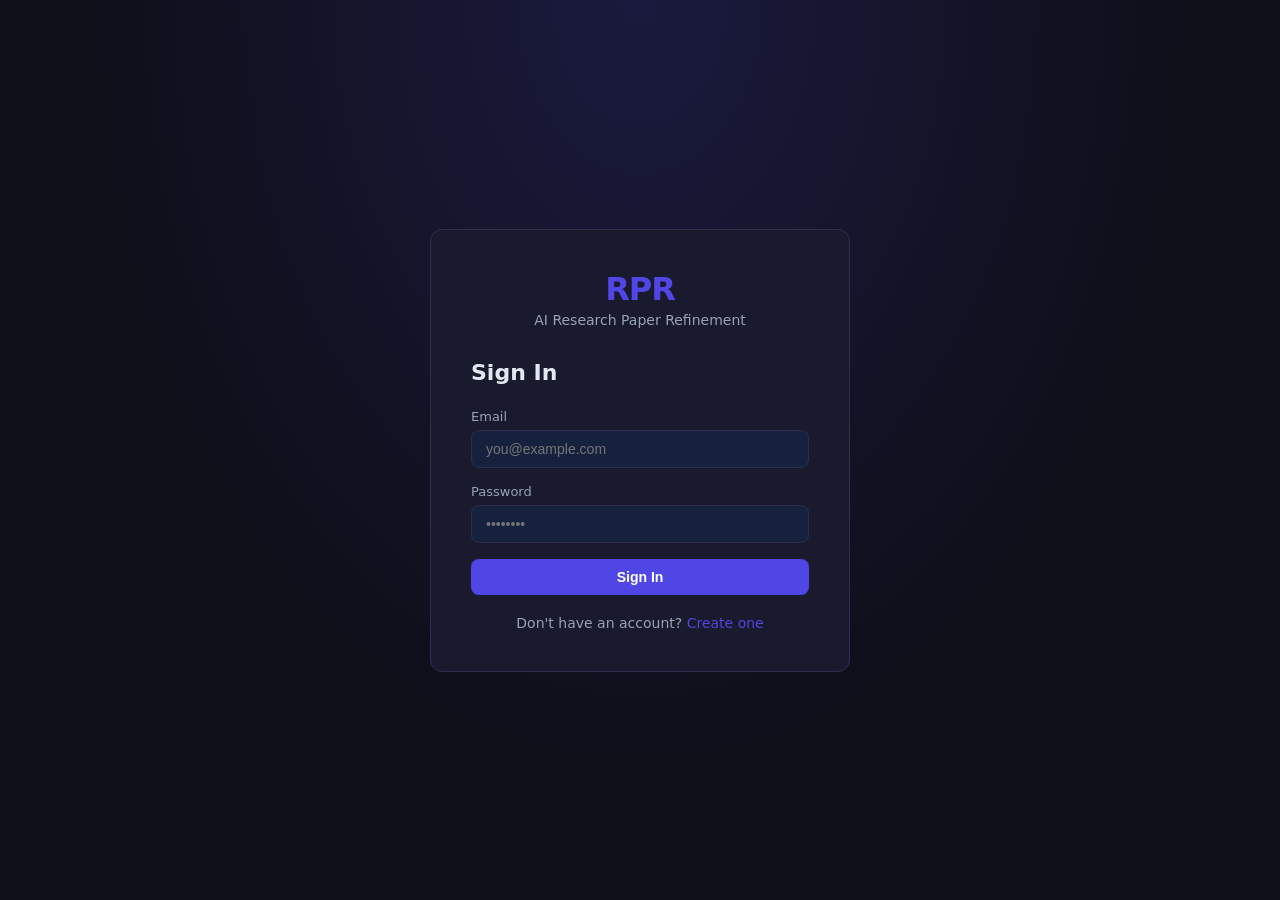
==== frontend/pages/dashboard.html @ 322c4a05 "created frontend" ====
<!DOCTYPE html>
<html lang="en">
<head>
  <meta charset="UTF-8" />
  <meta name="viewport" content="width=device-width, initial-scale=1.0" />
  <title>Dashboard - RPR</title>
  <link rel="stylesheet" href="../css/styles.css" />
  <link rel="stylesheet" href="../css/dashboard.css" />
</head>
<body>
  <nav>
    <span class="nav-brand">RPR</span>
    <div class="nav-links">
      <span class="text-muted text-14">Welcome, <strong id="user-name">...</strong></span>
      <button class="btn btn-outline" onclick="logout()">Logout</button>
    </div>
  </nav>

  <div class="container">
    <h2 class="mb-24">Upload Research Paper</h2>

    <div class="card mb-32">
      <div class="upload-zone" id="upload-zone">
        <div class="upload-icon">📄</div>
        <h3>Drop your file here or click to browse</h3>
        <p>Supports PDF, DOCX, TXT (max 20MB)</p>
        <input type="file" id="file-input" accept=".pdf,.docx,.txt" class="hidden" title="Upload research paper" placeholder="Upload research paper file" />
      </div>
      <div class="mt-16 flex-wrap-gap">
        <span id="file-info" class="hidden text-14 text-muted"></span>
        <button id="upload-btn" class="btn btn-primary" disabled>Start Refinement</button>
      </div>
    </div>

    <h2 class="mb-16">Recent Jobs</h2>
    <div class="card">
      <p id="no-jobs" class="hidden text-muted text-center p-24">No jobs yet. Upload a paper to get started.</p>
      <table class="jobs-table hidden" id="jobs-table">
        <thead>
          <tr>
            <th>File</th>
            <th>Status</th>
            <th>Date</th>
            <th>Action</th>
          </tr>
        </thead>
        <tbody id="jobs-tbody"></tbody>
      </table>
    </div>
  </div>

  <script src="../js/api.js"></script>
  <script src="../js/auth.js"></script>
  <script src="../js/upload.js"></script>
  <script src="../js/process.js"></script>
  <script>
    requireAuth();
    initDashboard();
    initUpload();
  </script>
</body>
</html>
---- frontend/css/styles.css ----
:root {
  --primary: #4f46e5;
  --primary-dark: #3730a3;
  --bg: #0f0f1a;
  --surface: #1a1a2e;
  --surface2: #16213e;
  --border: #2d2d4e;
  --text: #e2e8f0;
  --text-muted: #94a3b8;
  --success: #10b981;
  --error: #ef4444;
  --warning: #f59e0b;
}

* { box-sizing: border-box; margin: 0; padding: 0; }

body {
  font-family: 'Inter', system-ui, sans-serif;
  background: var(--bg);
  color: var(--text);
  min-height: 100vh;
}

a { color: var(--primary); text-decoration: none; }
a:hover { text-decoration: underline; }

.btn {
  display: inline-flex;
  align-items: center;
  gap: 8px;
  padding: 10px 20px;
  border-radius: 8px;
  border: none;
  cursor: pointer;
  font-size: 14px;
  font-weight: 600;
  transition: all 0.2s;
}

.btn-primary {
  background: var(--primary);
  color: white;
}
.btn-primary:hover { background: var(--primary-dark); }

.btn-outline {
  background: transparent;
  color: var(--text);
  border: 1px solid var(--border);
}
.btn-outline:hover { border-color: var(--primary); color: var(--primary); }

.btn:disabled { opacity: 0.5; cursor: not-allowed; }

.card {
  background: var(--surface);
  border: 1px solid var(--border);
  border-radius: 12px;
  padding: 24px;
}

.badge {
  display: inline-block;
  padding: 3px 10px;
  border-radius: 20px;
  font-size: 12px;
  font-weight: 600;
}
.badge-queued { background: #1e293b; color: var(--text-muted); }
.badge-processing, .badge-parsing, .badge-splitting, .badge-humanize, .badge-paraphrase, .badge-grammar { background: #1e3a5f; color: #60a5fa; }
.badge-completed { background: #064e3b; color: var(--success); }
.badge-failed { background: #450a0a; color: var(--error); }

.alert {
  padding: 12px 16px;
  border-radius: 8px;
  font-size: 14px;
  margin-bottom: 16px;
}
.alert-error { background: #450a0a; border: 1px solid var(--error); color: #fca5a5; }
.alert-success { background: #064e3b; border: 1px solid var(--success); color: #6ee7b7; }

input, select {
  width: 100%;
  padding: 10px 14px;
  background: var(--surface2);
  border: 1px solid var(--border);
  border-radius: 8px;
  color: var(--text);
  font-size: 14px;
  outline: none;
  transition: border-color 0.2s;
}
input:focus, select:focus { border-color: var(--primary); }

label { display: block; font-size: 13px; color: var(--text-muted); margin-bottom: 6px; }

.form-group { margin-bottom: 16px; }

nav {
  background: var(--surface);
  border-bottom: 1px solid var(--border);
  padding: 0 24px;
  height: 60px;
  display: flex;
  align-items: center;
  justify-content: space-between;
}

.nav-brand {
  font-size: 20px;
  font-weight: 700;
  color: var(--primary);
  letter-spacing: -0.5px;
}

.nav-links { display: flex; align-items: center; gap: 16px; }

.container { max-width: 1100px; margin: 0 auto; padding: 32px 24px; }

.progress-bar {
  width: 100%;
  height: 8px;
  background: var(--surface2);
  border-radius: 4px;
  overflow: hidden;
}
.progress-fill {
  height: 100%;
  background: linear-gradient(90deg, var(--primary), #818cf8);
  border-radius: 4px;
  transition: width 0.5s ease;
}

.spinner {
  width: 20px; height: 20px;
  border: 2px solid var(--border);
  border-top-color: var(--primary);
  border-radius: 50%;
  animation: spin 0.8s linear infinite;
  display: inline-block;
}
@keyframes spin { to { transform: rotate(360deg); } }

.hidden { display: none !important; }

/* Utilities */
.w-full { width: 100%; }
.justify-center { justify-content: center; }
.text-center { text-align: center; }
.mb-6 { margin-bottom: 6px; }
.mb-8 { margin-bottom: 8px; }
.mb-10 { margin-bottom: 10px; }
.mb-12 { margin-bottom: 12px; }
.mb-16 { margin-bottom: 16px; }
.mb-20 { margin-bottom: 20px; }
.mb-24 { margin-bottom: 24px; }
.mb-32 { margin-bottom: 32px; }
.mt-16 { margin-top: 16px; }
.mt-20 { margin-top: 20px; }
.p-24 { padding: 24px; }
.py-16-24 { padding: 16px 0 24px; }
.flex-center-between { display: flex; align-items: center; justify-content: space-between; }
.flex-wrap-gap { display: flex; align-items: center; gap: 16px; flex-wrap: wrap; }
.text-muted { color: var(--text-muted); }
.text-13 { font-size: 13px; }
.text-14 { font-size: 14px; }
.text-16 { font-size: 16px; }
.text-48 { font-size: 48px; }
.text-primary { color: var(--primary); }
.max-w-700 { max-width: 700px; margin: 0 auto; }
.info-box { background: var(--surface2); border-radius: 8px; padding: 14px; margin-bottom: 24px; font-size: 13px; color: var(--text-muted); }
.btn-lg { font-size: 16px; padding: 14px; }
---- frontend/css/dashboard.css ----
.dashboard-grid {
  display: grid;
  grid-template-columns: 1fr 1fr 1fr;
  gap: 20px;
  margin-bottom: 32px;
}

.stat-card {
  background: var(--surface);
  border: 1px solid var(--border);
  border-radius: 12px;
  padding: 20px;
}

.stat-card .stat-value {
  font-size: 28px;
  font-weight: 700;
  color: var(--primary);
}

.stat-card .stat-label {
  font-size: 13px;
  color: var(--text-muted);
  margin-top: 4px;
}

.jobs-table {
  width: 100%;
  border-collapse: collapse;
}

.jobs-table th {
  text-align: left;
  padding: 12px 16px;
  font-size: 12px;
  text-transform: uppercase;
  letter-spacing: 0.5px;
  color: var(--text-muted);
  border-bottom: 1px solid var(--border);
}

.jobs-table td {
  padding: 14px 16px;
  font-size: 14px;
  border-bottom: 1px solid var(--border);
}

.jobs-table tr:last-child td { border-bottom: none; }
.jobs-table tr:hover td { background: var(--surface2); }

.upload-zone {
  border: 2px dashed var(--border);
  border-radius: 12px;
  padding: 48px;
  text-align: center;
  cursor: pointer;
  transition: all 0.2s;
}

.upload-zone:hover, .upload-zone.drag-over {
  border-color: var(--primary);
  background: rgba(79, 70, 229, 0.05);
}

.upload-zone .upload-icon { font-size: 48px; margin-bottom: 12px; }
.upload-zone h3 { font-size: 18px; margin-bottom: 8px; }
.upload-zone p { color: var(--text-muted); font-size: 14px; }

.log-list {
  list-style: none;
  font-size: 13px;
  font-family: monospace;
  max-height: 200px;
  overflow-y: auto;
}

.log-list li {
  padding: 6px 0;
  border-bottom: 1px solid var(--border);
  color: var(--text-muted);
}

.log-list li span.step {
  color: var(--primary);
  margin-right: 8px;
}

@media (max-width: 768px) {
  .dashboard-grid { grid-template-columns: 1fr; }
}
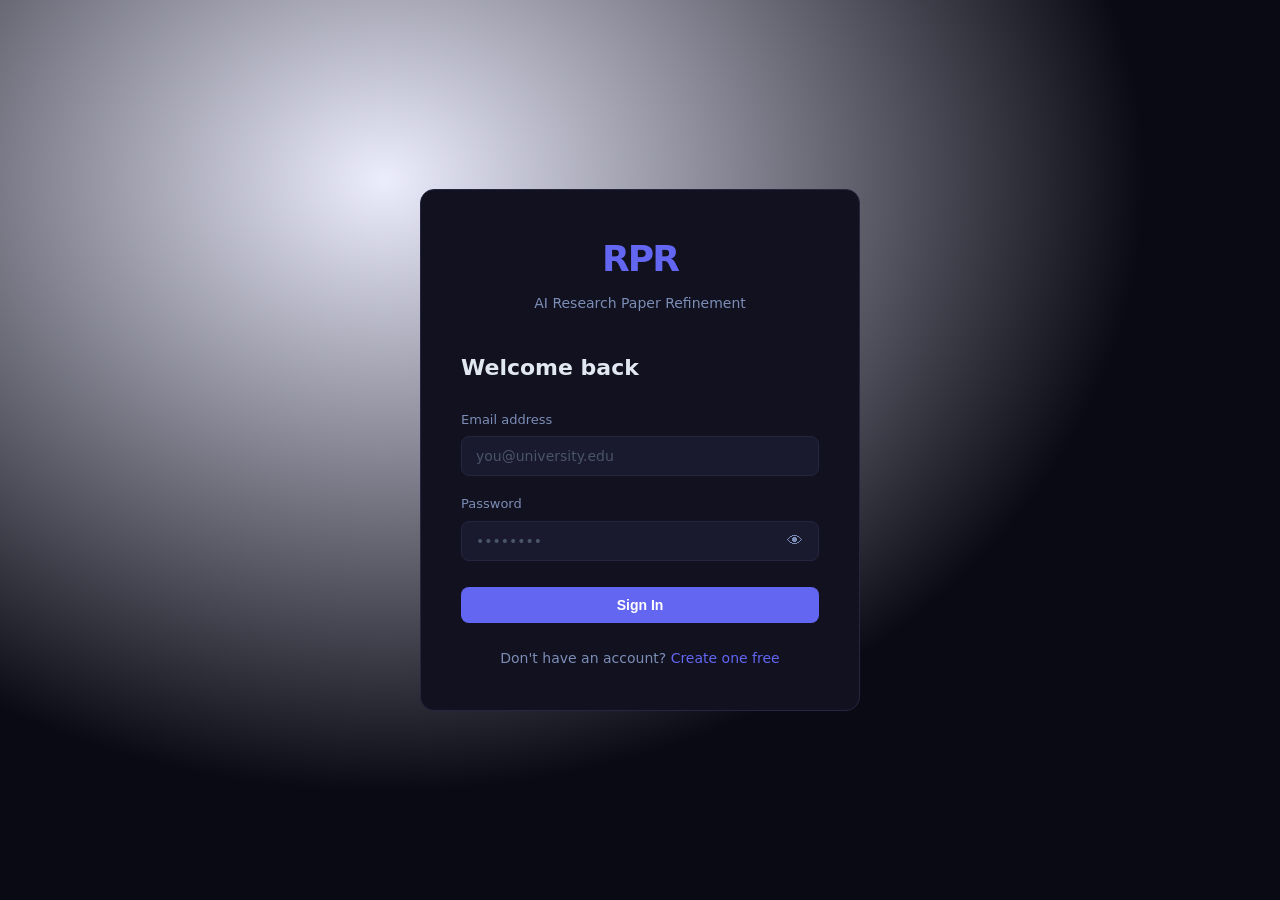
==== commit 0eaf5ab2: "application developed" ====
--- a/frontend/pages/dashboard.html
+++ b/frontend/pages/dashboard.html
@@ -3,50 +3,128 @@
 <head>
   <meta charset="UTF-8" />
   <meta name="viewport" content="width=device-width, initial-scale=1.0" />
-  <title>Dashboard - RPR</title>
+  <title>Dashboard — RPR</title>
   <link rel="stylesheet" href="../css/styles.css" />
   <link rel="stylesheet" href="../css/dashboard.css" />
 </head>
 <body>
   <nav>
-    <span class="nav-brand">RPR</span>
+    <div class="flex-center">
+      <span class="nav-brand">RPR <span>Research Paper Refinement</span></span>
+    </div>
     <div class="nav-links">
-      <span class="text-muted text-14">Welcome, <strong id="user-name">...</strong></span>
-      <button class="btn btn-outline" onclick="logout()">Logout</button>
+      <span class="nav-user">Hello, <strong id="user-name">...</strong></span>
+      <button class="btn btn-outline btn-sm" onclick="showTab('profile')">Profile</button>
+      <button class="btn btn-outline btn-sm" onclick="logout()">Logout</button>
     </div>
   </nav>
 
   <div class="container">
-    <h2 class="mb-24">Upload Research Paper</h2>
 
-    <div class="card mb-32">
-      <div class="upload-zone" id="upload-zone">
-        <div class="upload-icon">📄</div>
-        <h3>Drop your file here or click to browse</h3>
-        <p>Supports PDF, DOCX, TXT (max 20MB)</p>
-        <input type="file" id="file-input" accept=".pdf,.docx,.txt" class="hidden" title="Upload research paper" placeholder="Upload research paper file" />
+    <!-- Stats -->
+    <div class="stats-grid" id="stats-grid">
+      <div class="stat-card"><div class="stat-value" id="stat-total">—</div><div class="stat-label">Total Jobs</div></div>
+      <div class="stat-card"><div class="stat-value" id="stat-completed">—</div><div class="stat-label">Completed</div></div>
+      <div class="stat-card"><div class="stat-value" id="stat-words">—</div><div class="stat-label">Words Processed</div></div>
+      <div class="stat-card"><div class="stat-value" id="stat-score">—</div><div class="stat-label">Avg. Score</div></div>
+    </div>
+
+    <!-- Tabs -->
+    <div class="tabs">
+      <button class="tab active" id="tab-upload" onclick="showTab('upload')">Upload Paper</button>
+      <button class="tab" id="tab-jobs" onclick="showTab('jobs')">My Jobs</button>
+      <button class="tab" id="tab-profile" onclick="showTab('profile')">Profile</button>
+    </div>
+
+    <!-- Upload Tab -->
+    <div id="pane-upload">
+      <div class="card mb-24">
+        <div class="upload-zone" id="upload-zone">
+          <div class="upload-icon">📄</div>
+          <h3>Drop your research paper here</h3>
+          <p>Supports PDF, DOCX, DOC, TXT &nbsp;·&nbsp; Max 20MB</p>
+          <input type="file" id="file-input" accept=".pdf,.docx,.doc,.txt" class="hidden" />
+        </div>
+        <div class="flex-center mt-16" style="flex-wrap:wrap;gap:12px;">
+          <span id="file-info" class="hidden text-sm text-muted"></span>
+          <button id="upload-btn" class="btn btn-primary" disabled>
+            <span>🚀</span> Start AI Refinement
+          </button>
+        </div>
       </div>
-      <div class="mt-16 flex-wrap-gap">
-        <span id="file-info" class="hidden text-14 text-muted"></span>
-        <button id="upload-btn" class="btn btn-primary" disabled>Start Refinement</button>
+      <div class="info-box">
+        <strong>How it works:</strong> Upload your paper → AI reviews, scores, and refines each section → Download the refined document + detailed review report.
       </div>
     </div>
 
-    <h2 class="mb-16">Recent Jobs</h2>
-    <div class="card">
-      <p id="no-jobs" class="hidden text-muted text-center p-24">No jobs yet. Upload a paper to get started.</p>
-      <table class="jobs-table hidden" id="jobs-table">
-        <thead>
-          <tr>
-            <th>File</th>
-            <th>Status</th>
-            <th>Date</th>
-            <th>Action</th>
-          </tr>
-        </thead>
-        <tbody id="jobs-tbody"></tbody>
-      </table>
+    <!-- Jobs Tab -->
+    <div id="pane-jobs" class="hidden">
+      <div class="card">
+        <div id="jobs-empty" class="empty-state hidden">
+          <div class="empty-icon">📭</div>
+          <h3>No jobs yet</h3>
+          <p>Upload a paper to get started.</p>
+        </div>
+        <table class="jobs-table" id="jobs-table" style="display:none;">
+          <thead>
+            <tr>
+              <th>File</th>
+              <th>Status</th>
+              <th>Score</th>
+              <th>Words</th>
+              <th>Date</th>
+              <th>Actions</th>
+            </tr>
+          </thead>
+          <tbody id="jobs-tbody"></tbody>
+        </table>
+      </div>
     </div>
+
+    <!-- Profile Tab -->
+    <div id="pane-profile" class="hidden">
+      <div class="grid-2" style="align-items:start;">
+        <div class="card">
+          <div class="flex-center mb-24">
+            <div class="profile-avatar" id="profile-avatar">?</div>
+            <div>
+              <div style="font-size:18px;font-weight:700;" id="profile-name">—</div>
+              <div class="text-sm text-muted" id="profile-email">—</div>
+            </div>
+          </div>
+          <hr class="divider" />
+          <h3 style="font-size:15px;margin-bottom:16px;">Update Profile</h3>
+          <div id="profile-msg" class="hidden"></div>
+          <form id="profile-form">
+            <div class="form-group">
+              <label>Display Name</label>
+              <input type="text" id="new-name" placeholder="Your name" />
+            </div>
+            <hr class="divider" />
+            <h3 style="font-size:14px;margin-bottom:14px;color:var(--text-muted);">Change Password</h3>
+            <div class="form-group">
+              <label>Current Password</label>
+              <input type="password" id="cur-password" placeholder="Current password" />
+            </div>
+            <div class="form-group">
+              <label>New Password</label>
+              <input type="password" id="new-password" placeholder="Min 8 characters" minlength="8" />
+            </div>
+            <button type="submit" class="btn btn-primary btn-full">Save Changes</button>
+          </form>
+        </div>
+        <div class="card">
+          <h3 style="font-size:15px;margin-bottom:16px;">Account Statistics</h3>
+          <div style="display:grid;gap:12px;">
+            <div class="stat-card"><div class="stat-value" id="p-total">—</div><div class="stat-label">Total Jobs</div></div>
+            <div class="stat-card"><div class="stat-value" id="p-completed">—</div><div class="stat-label">Completed</div></div>
+            <div class="stat-card"><div class="stat-value" id="p-words">—</div><div class="stat-label">Words Processed</div></div>
+            <div class="stat-card"><div class="stat-value" id="p-score">—</div><div class="stat-label">Avg. Score</div></div>
+          </div>
+        </div>
+      </div>
+    </div>
+
   </div>
 
   <script src="../js/api.js"></script>
@@ -57,6 +135,13 @@
     requireAuth();
     initDashboard();
     initUpload();
+
+    function showTab(name) {
+      ["upload","jobs","profile"].forEach(t => {
+        document.getElementById("pane-" + t).classList.toggle("hidden", t !== name);
+        document.getElementById("tab-" + t).classList.toggle("active", t === name);
+      });
+    }
   </script>
 </body>
 </html>
--- a/frontend/css/styles.css
+++ b/frontend/css/styles.css
@@ -1,173 +1,234 @@
 :root {
-  --primary: #4f46e5;
-  --primary-dark: #3730a3;
-  --bg: #0f0f1a;
-  --surface: #1a1a2e;
-  --surface2: #16213e;
-  --border: #2d2d4e;
+  --primary: #6366f1;
+  --primary-dark: #4f46e5;
+  --primary-glow: rgba(99,102,241,0.15);
+  --bg: #0a0a14;
+  --surface: #111120;
+  --surface2: #1a1a2e;
+  --surface3: #16213e;
+  --border: #252540;
+  --border-light: #2d2d55;
   --text: #e2e8f0;
-  --text-muted: #94a3b8;
+  --text-muted: #7c8db5;
+  --text-dim: #4a5568;
   --success: #10b981;
   --error: #ef4444;
   --warning: #f59e0b;
+  --info: #3b82f6;
 }
 
 * { box-sizing: border-box; margin: 0; padding: 0; }
 
 body {
-  font-family: 'Inter', system-ui, sans-serif;
+  font-family: 'Inter', system-ui, -apple-system, sans-serif;
   background: var(--bg);
   color: var(--text);
   min-height: 100vh;
+  line-height: 1.6;
 }
 
 a { color: var(--primary); text-decoration: none; }
 a:hover { text-decoration: underline; }
 
+/* ── Buttons ── */
 .btn {
-  display: inline-flex;
-  align-items: center;
-  gap: 8px;
-  padding: 10px 20px;
-  border-radius: 8px;
-  border: none;
-  cursor: pointer;
-  font-size: 14px;
-  font-weight: 600;
-  transition: all 0.2s;
-}
-
-.btn-primary {
-  background: var(--primary);
-  color: white;
-}
-.btn-primary:hover { background: var(--primary-dark); }
-
-.btn-outline {
-  background: transparent;
-  color: var(--text);
-  border: 1px solid var(--border);
-}
+  display: inline-flex; align-items: center; gap: 8px;
+  padding: 10px 20px; border-radius: 8px; border: none;
+  cursor: pointer; font-size: 14px; font-weight: 600;
+  transition: all 0.2s; white-space: nowrap;
+}
+.btn-primary { background: var(--primary); color: #fff; }
+.btn-primary:hover { background: var(--primary-dark); transform: translateY(-1px); box-shadow: 0 4px 20px var(--primary-glow); }
+.btn-outline { background: transparent; color: var(--text); border: 1px solid var(--border-light); }
 .btn-outline:hover { border-color: var(--primary); color: var(--primary); }
-
-.btn:disabled { opacity: 0.5; cursor: not-allowed; }
-
+.btn-danger { background: transparent; color: var(--error); border: 1px solid var(--error); }
+.btn-danger:hover { background: rgba(239,68,68,0.1); }
+.btn-success { background: var(--success); color: #fff; }
+.btn-success:hover { background: #059669; }
+.btn:disabled { opacity: 0.45; cursor: not-allowed; transform: none !important; }
+.btn-sm { padding: 6px 12px; font-size: 12px; }
+.btn-lg { padding: 14px 28px; font-size: 16px; }
+.btn-full { width: 100%; justify-content: center; }
+
+/* ── Cards ── */
 .card {
   background: var(--surface);
   border: 1px solid var(--border);
-  border-radius: 12px;
+  border-radius: 14px;
   padding: 24px;
 }
-
+.card-hover:hover { border-color: var(--border-light); transform: translateY(-2px); transition: all 0.2s; }
+
+/* ── Badges ── */
 .badge {
-  display: inline-block;
-  padding: 3px 10px;
-  border-radius: 20px;
-  font-size: 12px;
-  font-weight: 600;
-}
-.badge-queued { background: #1e293b; color: var(--text-muted); }
-.badge-processing, .badge-parsing, .badge-splitting, .badge-humanize, .badge-paraphrase, .badge-grammar { background: #1e3a5f; color: #60a5fa; }
-.badge-completed { background: #064e3b; color: var(--success); }
-.badge-failed { background: #450a0a; color: var(--error); }
-
-.alert {
-  padding: 12px 16px;
-  border-radius: 8px;
-  font-size: 14px;
-  margin-bottom: 16px;
-}
-.alert-error { background: #450a0a; border: 1px solid var(--error); color: #fca5a5; }
-.alert-success { background: #064e3b; border: 1px solid var(--success); color: #6ee7b7; }
-
-input, select {
-  width: 100%;
-  padding: 10px 14px;
-  background: var(--surface2);
-  border: 1px solid var(--border);
-  border-radius: 8px;
-  color: var(--text);
-  font-size: 14px;
-  outline: none;
-  transition: border-color 0.2s;
-}
-input:focus, select:focus { border-color: var(--primary); }
-
-label { display: block; font-size: 13px; color: var(--text-muted); margin-bottom: 6px; }
-
-.form-group { margin-bottom: 16px; }
-
+  display: inline-block; padding: 3px 10px;
+  border-radius: 20px; font-size: 11px; font-weight: 700;
+  text-transform: uppercase; letter-spacing: 0.5px;
+}
+.badge-queued    { background: #1e293b; color: var(--text-muted); }
+.badge-parsing,
+.badge-splitting,
+.badge-processing,
+.badge-finalizing { background: rgba(59,130,246,0.15); color: #60a5fa; }
+.badge-completed { background: rgba(16,185,129,0.15); color: var(--success); }
+.badge-failed    { background: rgba(239,68,68,0.15); color: var(--error); }
+
+/* ── Alerts ── */
+.alert { padding: 12px 16px; border-radius: 8px; font-size: 14px; margin-bottom: 16px; }
+.alert-error   { background: rgba(239,68,68,0.1); border: 1px solid rgba(239,68,68,0.3); color: #fca5a5; }
+.alert-success { background: rgba(16,185,129,0.1); border: 1px solid rgba(16,185,129,0.3); color: #6ee7b7; }
+.alert-info    { background: rgba(59,130,246,0.1); border: 1px solid rgba(59,130,246,0.3); color: #93c5fd; }
+
+/* ── Forms ── */
+.form-group { margin-bottom: 18px; }
+label { display: block; font-size: 13px; color: var(--text-muted); margin-bottom: 6px; font-weight: 500; }
+input, select, textarea {
+  width: 100%; padding: 11px 14px;
+  background: var(--surface2); border: 1px solid var(--border);
+  border-radius: 8px; color: var(--text); font-size: 14px;
+  outline: none; transition: border-color 0.2s;
+  font-family: inherit;
+}
+input:focus, select:focus, textarea:focus { border-color: var(--primary); box-shadow: 0 0 0 3px var(--primary-glow); }
+input::placeholder { color: var(--text-dim); }
+
+/* ── Nav ── */
 nav {
-  background: var(--surface);
+  background: rgba(17,17,32,0.95);
+  backdrop-filter: blur(12px);
   border-bottom: 1px solid var(--border);
-  padding: 0 24px;
-  height: 60px;
-  display: flex;
-  align-items: center;
-  justify-content: space-between;
-}
-
-.nav-brand {
-  font-size: 20px;
-  font-weight: 700;
-  color: var(--primary);
-  letter-spacing: -0.5px;
-}
-
-.nav-links { display: flex; align-items: center; gap: 16px; }
-
-.container { max-width: 1100px; margin: 0 auto; padding: 32px 24px; }
-
-.progress-bar {
-  width: 100%;
-  height: 8px;
-  background: var(--surface2);
-  border-radius: 4px;
-  overflow: hidden;
-}
-.progress-fill {
-  height: 100%;
-  background: linear-gradient(90deg, var(--primary), #818cf8);
-  border-radius: 4px;
-  transition: width 0.5s ease;
-}
-
+  padding: 0 28px; height: 62px;
+  display: flex; align-items: center; justify-content: space-between;
+  position: sticky; top: 0; z-index: 100;
+}
+.nav-brand { font-size: 22px; font-weight: 800; color: var(--primary); letter-spacing: -1px; }
+.nav-brand span { color: var(--text-muted); font-weight: 400; font-size: 13px; margin-left: 6px; }
+.nav-links { display: flex; align-items: center; gap: 12px; }
+.nav-user { font-size: 13px; color: var(--text-muted); }
+.nav-user strong { color: var(--text); }
+
+/* ── Layout ── */
+.container { max-width: 1140px; margin: 0 auto; padding: 36px 24px; }
+.container-sm { max-width: 720px; margin: 0 auto; padding: 36px 24px; }
+
+/* ── Progress ── */
+.progress-bar { width: 100%; height: 8px; background: var(--surface2); border-radius: 4px; overflow: hidden; }
+.progress-fill { height: 100%; background: linear-gradient(90deg, var(--primary), #818cf8); border-radius: 4px; transition: width 0.6s ease; }
+.progress-mini { width: 100%; height: 4px; background: var(--surface2); border-radius: 2px; overflow: hidden; margin: 6px 0; }
+.progress-mini-fill { height: 100%; background: linear-gradient(90deg, var(--primary), #818cf8); border-radius: 2px; transition: width 0.4s; }
+
+/* ── Spinner ── */
 .spinner {
-  width: 20px; height: 20px;
-  border: 2px solid var(--border);
-  border-top-color: var(--primary);
-  border-radius: 50%;
-  animation: spin 0.8s linear infinite;
-  display: inline-block;
+  width: 18px; height: 18px;
+  border: 2px solid var(--border); border-top-color: var(--primary);
+  border-radius: 50%; animation: spin 0.7s linear infinite; display: inline-block;
 }
 @keyframes spin { to { transform: rotate(360deg); } }
 
+/* ── Score Ring ── */
+.score-ring {
+  width: 100px; height: 100px; border-radius: 50%;
+  background: conic-gradient(var(--primary) calc(var(--pct, 0) * 1%), var(--surface2) 0);
+  display: flex; align-items: center; justify-content: center;
+  position: relative; margin: 0 auto;
+}
+.score-ring::before {
+  content: ''; position: absolute; inset: 10px;
+  background: var(--surface); border-radius: 50%;
+}
+.score-ring-value { position: relative; z-index: 1; font-size: 22px; font-weight: 800; color: var(--primary); }
+
+/* ── Tags ── */
+.tag-list { display: flex; flex-wrap: wrap; gap: 6px; margin-top: 8px; }
+.tag { background: var(--surface2); border: 1px solid var(--border); border-radius: 20px; padding: 2px 10px; font-size: 11px; color: var(--text-muted); }
+.tag-issue { border-color: rgba(239,68,68,0.3); color: #fca5a5; background: rgba(239,68,68,0.08); }
+.tag-ok { border-color: rgba(16,185,129,0.3); color: #6ee7b7; background: rgba(16,185,129,0.08); }
+
+/* ── Section Cards ── */
+.section-card { background: var(--surface2); border: 1px solid var(--border); border-radius: 10px; padding: 16px; margin-bottom: 12px; }
+.section-card:last-child { margin-bottom: 0; }
+
+/* ── Feedback Lists ── */
+.feedback-list { list-style: none; }
+.feedback-list li { padding: 8px 0; border-bottom: 1px solid var(--border); font-size: 14px; display: flex; gap: 10px; }
+.feedback-list li:last-child { border-bottom: none; }
+.feedback-list li::before { content: attr(data-icon); flex-shrink: 0; }
+
+/* ── Log ── */
+.log-list { list-style: none; font-size: 12px; font-family: 'Courier New', monospace; max-height: 220px; overflow-y: auto; background: var(--bg); border-radius: 8px; padding: 12px; }
+.log-list li { padding: 4px 0; color: var(--text-muted); border-bottom: 1px solid var(--border); }
+.log-list li:last-child { border-bottom: none; color: var(--text); }
+.log-list .step { color: var(--primary); margin-right: 6px; }
+
+/* ── Upload Zone ── */
+.upload-zone {
+  border: 2px dashed var(--border-light); border-radius: 14px;
+  padding: 52px 24px; text-align: center; cursor: pointer;
+  transition: all 0.25s; background: var(--surface2);
+}
+.upload-zone:hover, .upload-zone.drag-over {
+  border-color: var(--primary); background: var(--primary-glow);
+}
+.upload-zone .upload-icon { font-size: 52px; margin-bottom: 14px; }
+.upload-zone h3 { font-size: 18px; margin-bottom: 8px; }
+.upload-zone p { color: var(--text-muted); font-size: 14px; }
+
+/* ── Stats Grid ── */
+.stats-grid { display: grid; grid-template-columns: repeat(4, 1fr); gap: 16px; margin-bottom: 28px; }
+.stat-card { background: var(--surface); border: 1px solid var(--border); border-radius: 12px; padding: 20px; }
+.stat-value { font-size: 28px; font-weight: 800; color: var(--primary); line-height: 1; }
+.stat-label { font-size: 12px; color: var(--text-muted); margin-top: 6px; text-transform: uppercase; letter-spacing: 0.5px; }
+
+/* ── Jobs Table ── */
+.jobs-table { width: 100%; border-collapse: collapse; }
+.jobs-table th { text-align: left; padding: 10px 14px; font-size: 11px; text-transform: uppercase; letter-spacing: 0.5px; color: var(--text-muted); border-bottom: 1px solid var(--border); }
+.jobs-table td { padding: 13px 14px; font-size: 14px; border-bottom: 1px solid var(--border); vertical-align: middle; }
+.jobs-table tr:last-child td { border-bottom: none; }
+.jobs-table tbody tr:hover td { background: var(--surface2); }
+.filename-cell { max-width: 220px; overflow: hidden; text-overflow: ellipsis; white-space: nowrap; }
+
+/* ── Tabs ── */
+.tabs { display: flex; gap: 4px; border-bottom: 1px solid var(--border); margin-bottom: 24px; }
+.tab { padding: 10px 18px; font-size: 14px; font-weight: 500; color: var(--text-muted); cursor: pointer; border-bottom: 2px solid transparent; transition: all 0.2s; background: none; border-top: none; border-left: none; border-right: none; }
+.tab:hover { color: var(--text); }
+.tab.active { color: var(--primary); border-bottom-color: var(--primary); }
+
+/* ── Utilities ── */
 .hidden { display: none !important; }
-
-/* Utilities */
-.w-full { width: 100%; }
-.justify-center { justify-content: center; }
-.text-center { text-align: center; }
-.mb-6 { margin-bottom: 6px; }
+.flex { display: flex; }
+.flex-between { display: flex; align-items: center; justify-content: space-between; }
+.flex-center { display: flex; align-items: center; gap: 12px; }
+.flex-wrap { display: flex; flex-wrap: wrap; gap: 12px; }
+.grid-2 { display: grid; grid-template-columns: 1fr 1fr; gap: 16px; }
+.grid-3 { display: grid; grid-template-columns: 1fr 1fr 1fr; gap: 16px; }
+.mt-4 { margin-top: 4px; }
+.mt-8 { margin-top: 8px; }
+.mt-12 { margin-top: 12px; }
+.mt-16 { margin-top: 16px; }
+.mt-24 { margin-top: 24px; }
 .mb-8 { margin-bottom: 8px; }
-.mb-10 { margin-bottom: 10px; }
 .mb-12 { margin-bottom: 12px; }
 .mb-16 { margin-bottom: 16px; }
-.mb-20 { margin-bottom: 20px; }
 .mb-24 { margin-bottom: 24px; }
 .mb-32 { margin-bottom: 32px; }
-.mt-16 { margin-top: 16px; }
-.mt-20 { margin-top: 20px; }
-.p-24 { padding: 24px; }
-.py-16-24 { padding: 16px 0 24px; }
-.flex-center-between { display: flex; align-items: center; justify-content: space-between; }
-.flex-wrap-gap { display: flex; align-items: center; gap: 16px; flex-wrap: wrap; }
+.text-center { text-align: center; }
 .text-muted { color: var(--text-muted); }
-.text-13 { font-size: 13px; }
-.text-14 { font-size: 14px; }
-.text-16 { font-size: 16px; }
-.text-48 { font-size: 48px; }
+.text-sm { font-size: 13px; }
+.text-xs { font-size: 12px; }
 .text-primary { color: var(--primary); }
-.max-w-700 { max-width: 700px; margin: 0 auto; }
-.info-box { background: var(--surface2); border-radius: 8px; padding: 14px; margin-bottom: 24px; font-size: 13px; color: var(--text-muted); }
-.btn-lg { font-size: 16px; padding: 14px; }
+.text-success { color: var(--success); }
+.text-error { color: var(--error); }
+.font-bold { font-weight: 700; }
+.divider { border: none; border-top: 1px solid var(--border); margin: 20px 0; }
+.info-box { background: var(--surface2); border-radius: 8px; padding: 14px; font-size: 13px; color: var(--text-muted); border-left: 3px solid var(--primary); }
+
+/* ── Responsive ── */
+@media (max-width: 768px) {
+  .stats-grid { grid-template-columns: 1fr 1fr; }
+  .grid-2, .grid-3 { grid-template-columns: 1fr; }
+  nav { padding: 0 16px; }
+  .container, .container-sm { padding: 20px 16px; }
+}
+@media (max-width: 480px) {
+  .stats-grid { grid-template-columns: 1fr; }
+}
--- a/frontend/css/dashboard.css
+++ b/frontend/css/dashboard.css
@@ -1,90 +1,22 @@
-.dashboard-grid {
-  display: grid;
-  grid-template-columns: 1fr 1fr 1fr;
-  gap: 20px;
-  margin-bottom: 32px;
+.score-badge {
+  display: inline-flex; align-items: center; gap: 6px;
+  background: rgba(99,102,241,0.15); border: 1px solid rgba(99,102,241,0.3);
+  border-radius: 20px; padding: 3px 10px; font-size: 13px; font-weight: 700; color: var(--primary);
 }
-
-.stat-card {
-  background: var(--surface);
-  border: 1px solid var(--border);
-  border-radius: 12px;
-  padding: 20px;
+.result-grid { display: grid; grid-template-columns: 1fr 2fr; gap: 24px; }
+.feedback-section h3 { font-size: 15px; font-weight: 700; margin-bottom: 12px; }
+.section-score-bar { display: flex; align-items: center; gap: 10px; }
+.section-score-bar .score-num { font-size: 13px; font-weight: 700; color: var(--primary); min-width: 32px; text-align: right; }
+.empty-state { text-align: center; padding: 48px 24px; color: var(--text-muted); }
+.empty-state .empty-icon { font-size: 48px; margin-bottom: 12px; }
+.empty-state h3 { font-size: 18px; color: var(--text); margin-bottom: 8px; }
+.profile-avatar {
+  width: 56px; height: 56px; border-radius: 50%;
+  background: linear-gradient(135deg, var(--primary), #818cf8);
+  display: flex; align-items: center; justify-content: center;
+  font-size: 22px; font-weight: 800; color: white; flex-shrink: 0;
 }
-
-.stat-card .stat-value {
-  font-size: 28px;
-  font-weight: 700;
-  color: var(--primary);
+.job-actions { display: flex; gap: 6px; align-items: center; }
+@media (max-width: 768px) {
+  .result-grid { grid-template-columns: 1fr; }
 }
-
-.stat-card .stat-label {
-  font-size: 13px;
-  color: var(--text-muted);
-  margin-top: 4px;
-}
-
-.jobs-table {
-  width: 100%;
-  border-collapse: collapse;
-}
-
-.jobs-table th {
-  text-align: left;
-  padding: 12px 16px;
-  font-size: 12px;
-  text-transform: uppercase;
-  letter-spacing: 0.5px;
-  color: var(--text-muted);
-  border-bottom: 1px solid var(--border);
-}
-
-.jobs-table td {
-  padding: 14px 16px;
-  font-size: 14px;
-  border-bottom: 1px solid var(--border);
-}
-
-.jobs-table tr:last-child td { border-bottom: none; }
-.jobs-table tr:hover td { background: var(--surface2); }
-
-.upload-zone {
-  border: 2px dashed var(--border);
-  border-radius: 12px;
-  padding: 48px;
-  text-align: center;
-  cursor: pointer;
-  transition: all 0.2s;
-}
-
-.upload-zone:hover, .upload-zone.drag-over {
-  border-color: var(--primary);
-  background: rgba(79, 70, 229, 0.05);
-}
-
-.upload-zone .upload-icon { font-size: 48px; margin-bottom: 12px; }
-.upload-zone h3 { font-size: 18px; margin-bottom: 8px; }
-.upload-zone p { color: var(--text-muted); font-size: 14px; }
-
-.log-list {
-  list-style: none;
-  font-size: 13px;
-  font-family: monospace;
-  max-height: 200px;
-  overflow-y: auto;
-}
-
-.log-list li {
-  padding: 6px 0;
-  border-bottom: 1px solid var(--border);
-  color: var(--text-muted);
-}
-
-.log-list li span.step {
-  color: var(--primary);
-  margin-right: 8px;
-}
-
-@media (max-width: 768px) {
-  .dashboard-grid { grid-template-columns: 1fr; }
-}
